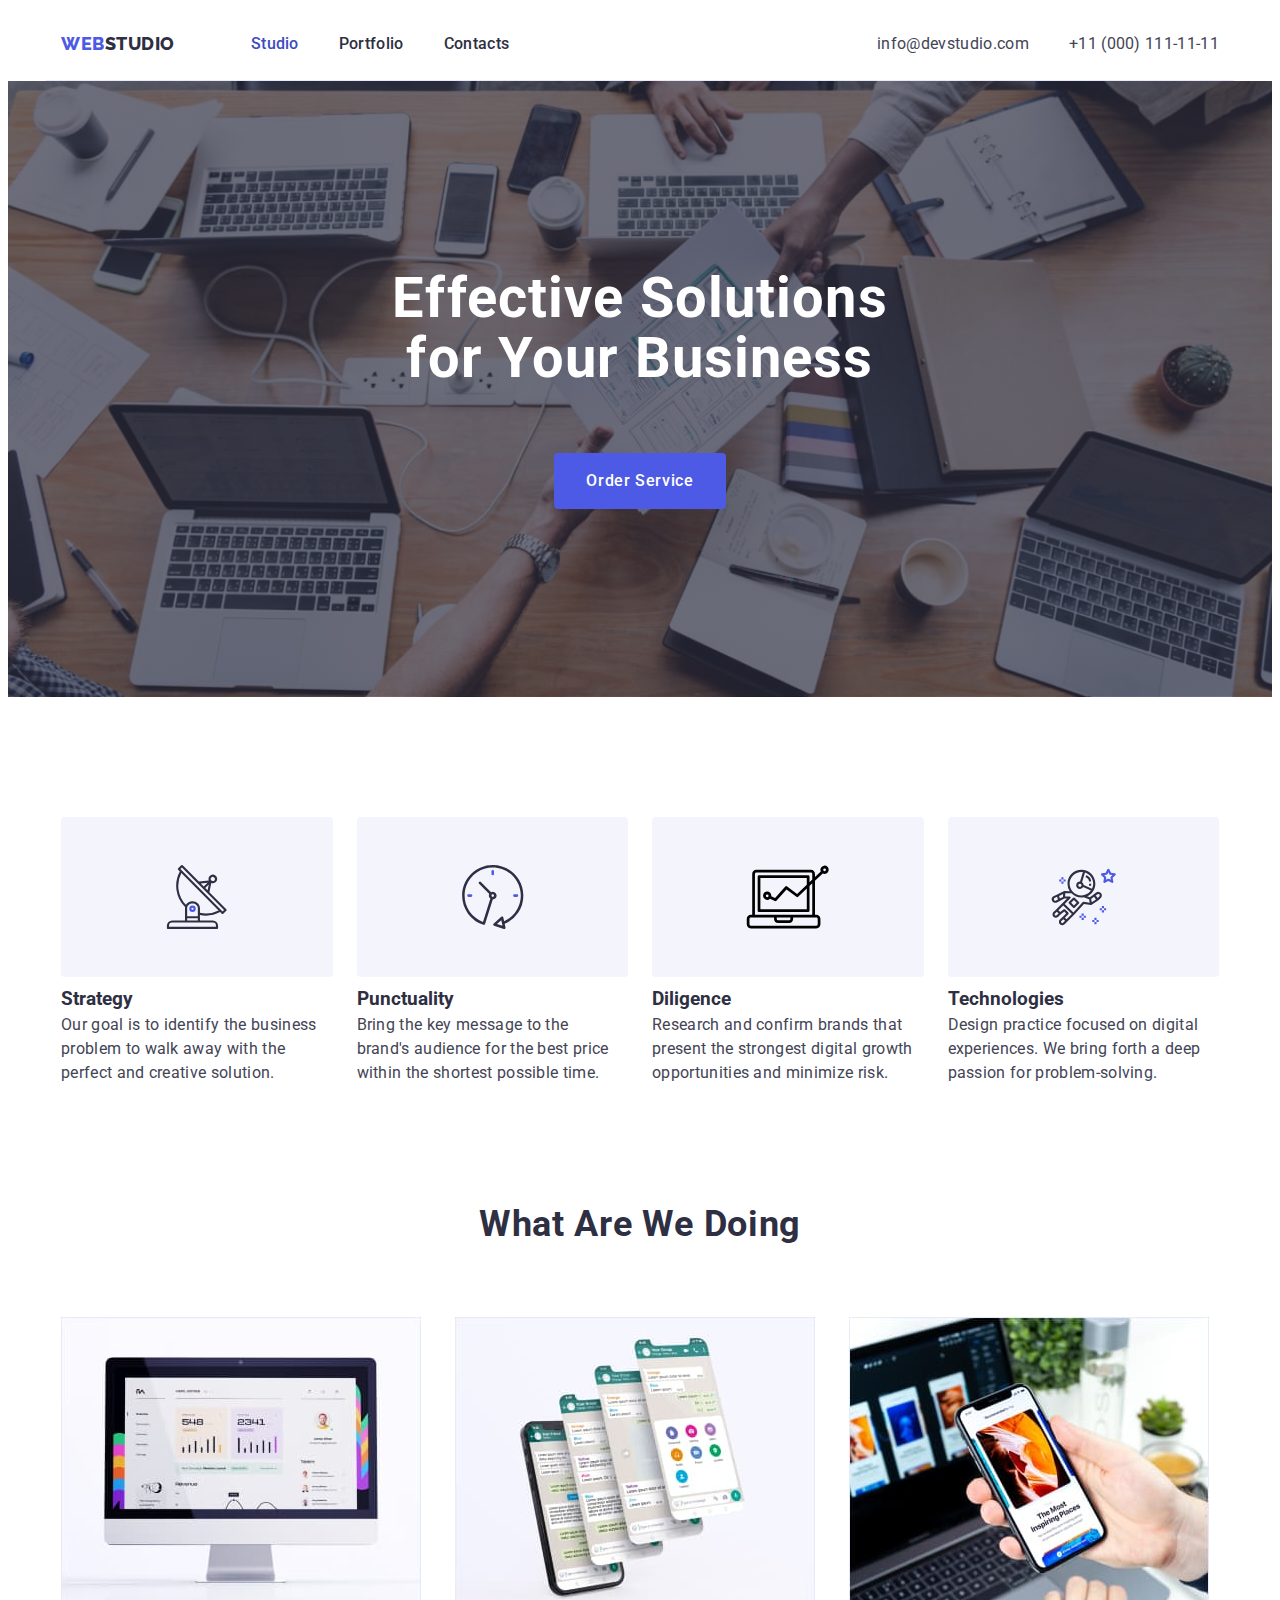
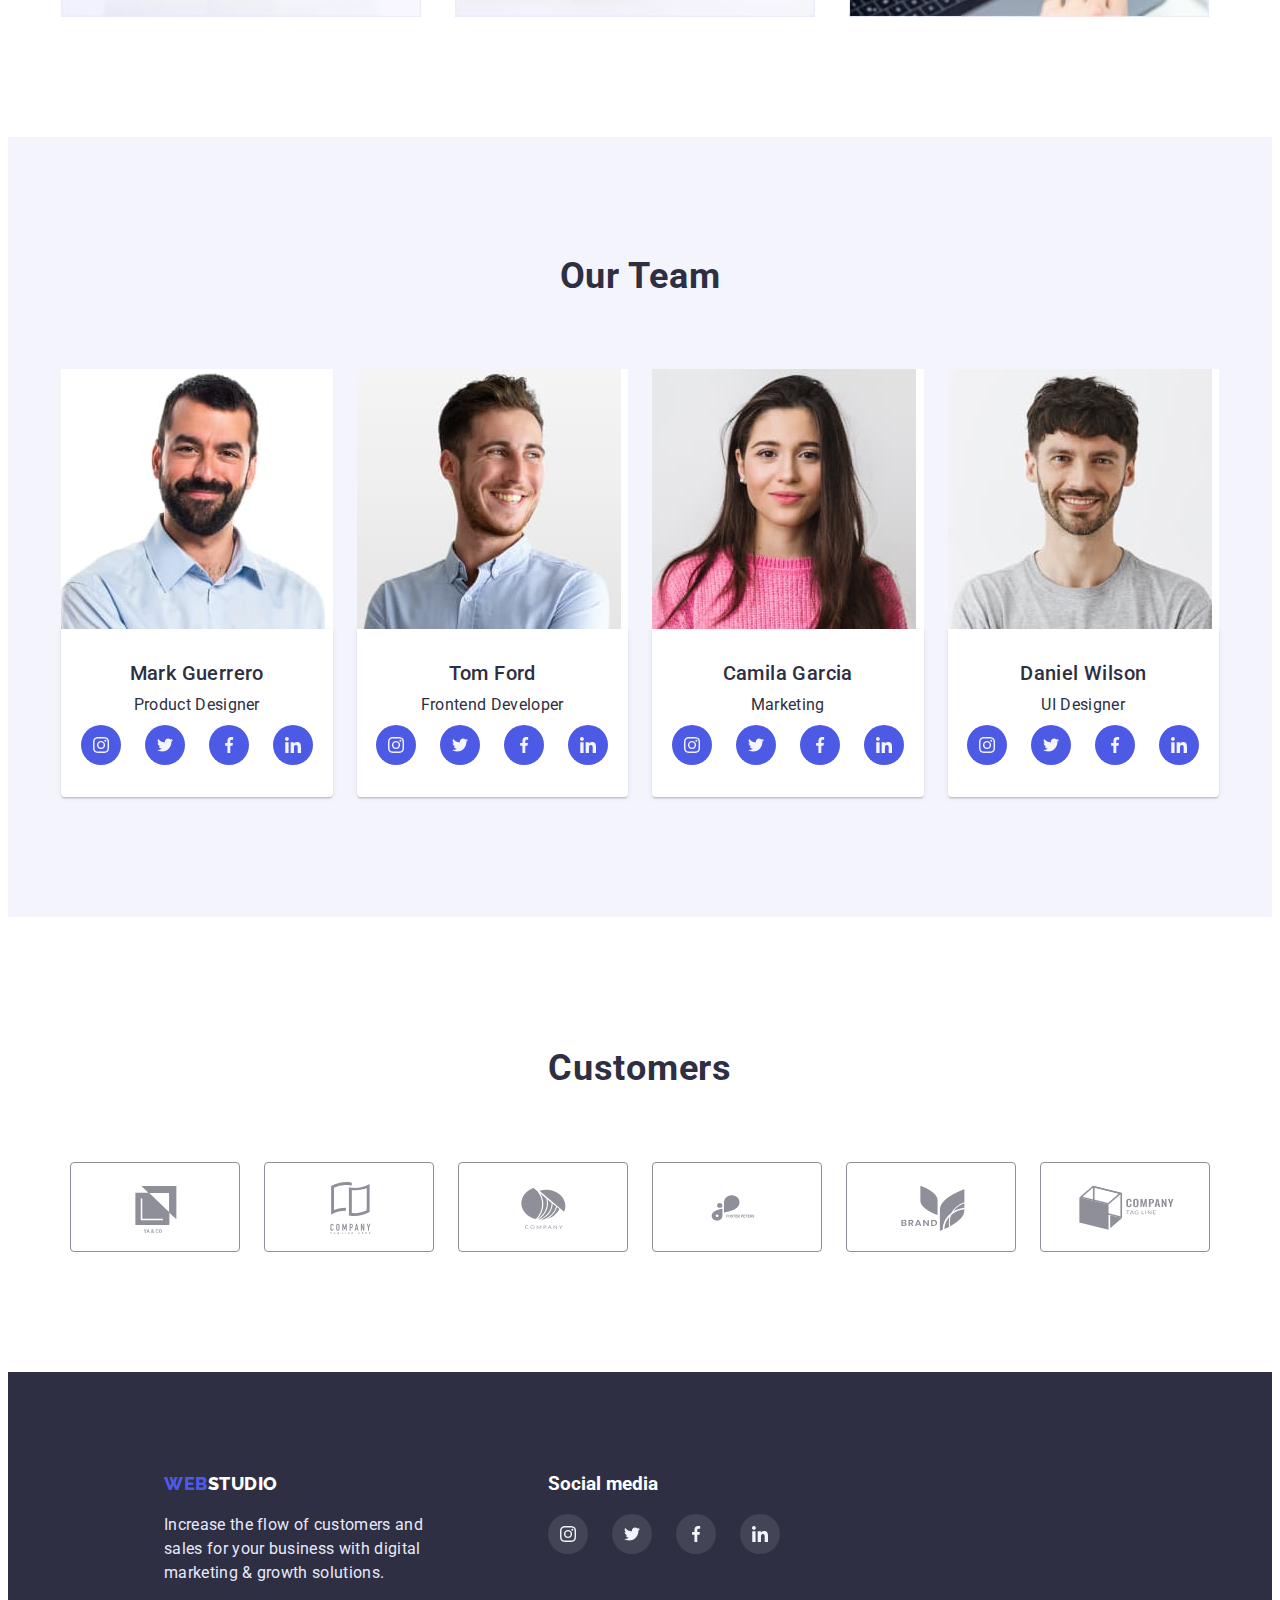
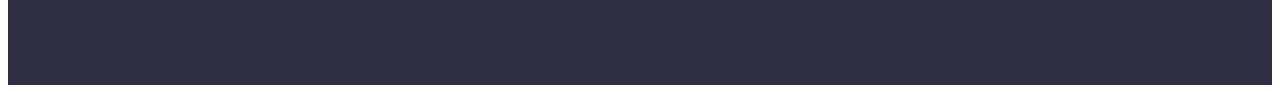
==== index.html @ 43c2c73b "update-projekt" ====
<!DOCTYPE html>
<html lang="en">
  <head>
    <meta charset="UTF-8" />
    <meta http-equiv="X-UA-Compatible" content="IE=edge" />
    <meta name="viewport" content="width=device-width, initial-scale=1.0" />
    <title>Web Studio</title>
    <link rel="stylesheet" href="https://cdnjs.cloudflare.com/ajax/libs/modern-normalize/1.1.0/modern-normalize.min.css" integrity="sha512-wpPYUAdjBVSE4KJnH1VR1HeZfpl1ub8YT/NKx4PuQ5NmX2tKuGu6U/JRp5y+Y8XG2tV+wKQpNHVUX03MfMFn9Q==" crossorigin="anonymous" referrerpolicy="no-referrer" />
    <!--Fonts-->
    <link rel="preconnect" href="https://fonts.googleapis.com" />
    <link rel="preconnect" href="https://fonts.gstatic.com" crossorigin />
    <link
      href="https://fonts.googleapis.com/css2?family=Raleway:wght@800&family=Roboto:wght@400;500;700;900&display=swap"
      rel="stylesheet"
    />
    <!--Styles-->
    <link rel="stylesheet" href="./css/styles.css" />
  </head>

  <body>
    <!--Header-->
    <header class="header">
      <div class="container header-container">
        <nav class="nav">
        <a class="logo" href="./index.html"
          ><span class="logo-web">Web</span>Studio</a
        >
        <ul class="nav-links">
          <li><a class="nav-link current" href="./index.html">Studio</a></li>
          <li><a class="nav-link" href="./portfolio.html">Portfolio</a></li>
          <li><a class="nav-link" href="">Contacts</a></li>
        </ul>
      </nav>
      <address>
        <ul class="adresses">
          <li>
            <a class="address" href="mailto:info@devstudio.com"
              >info@devstudio.com
            </a>
          </li>
          <li>
            <a class="address" href="tel:+110001111111"
              >+11 (000) 111-11-11</a
            >
          </li>
        </ul>
      </address>
    </div>
    </header>
    <main>
      <!--Hero-->
      <section class="hero">
        <div class="container hero-container"> 
          
        <h1 class="hero-title">Effective Solutions for Your Business</h1>
        <button class="hero-button" type="button">Order Service</button>
        
      </div>
      </section>
      <!--About-->
      <section class="about">
        <div class="container about-conteiner"> 
          
           <h2 class="about-title-main" >Strengths</h2>
        <ul class="about-list">
          <li class="about-elements">
            <div class="item">
              <svg class="about-item" width=60px, height="64px">
                <use href="./images/icons.svg#icon-group" ></use>
              </svg>
            </div>
            <h3 class="about-title">Strategy</h3>
            <p class="about-text">
              Our goal is to identify the business problem to walk away with the
              perfect and creative solution.
            </p>
          </li>
          <li class="about-elements ">
            <div class="item">
              <svg class="about-item" width=60px, height="64px">
                <use href="./images/icons.svg#icon-clock" ></use>
              </svg>
            </div>
            <h3 class="about-title">Punctuality</h3>
            <p class="about-text">
              Bring the key message to the brand's audience for the best price
              within the shortest possible time.
            </p>
          </li>
          <li class="about-elements ">
            <div class="item">
              <svg class="about-item" width=60px, height="64px">
                <use href="./images/icons.svg#icon-vector" ></use>
              </svg>
            </div>
            <h3 class="about-title">Diligence</h3>
            <p class="about-text">
              Research and confirm brands that present the strongest digital
              growth opportunities and minimize risk.
            </p>
          </li>
          <li class="about-elements ">
            <div class="item">
              <svg class="about-item" width=60px, height="64px">
                <use href="./images/icons.svg#icon-astronaut" ></use>
              </svg>
            </div>
            <h3 class="about-title">Technologies</h3>
            <p class="about-text">
              Design practice focused on digital experiences. We bring forth a
              deep passion for problem-solving.
            </p>
          </li>
        </ul>
          
        </div>
      </section>
      <!--What are we doing-->
      <section class="we-doing">
        <div class="container we-doing-container"> 
          <h2 class="we-doing-title">What are we doing</h2>
        <ul class="we-doing-list">
          <li class="we-doing-img">
            <img
              src="./images/computer.jpg"
              alt="The webside is open at computer screen "
              width="360"
              height="300"
            />
          </li>
          <li class="we-doing-img">
            <img
              src="./images/application.jpg"
              alt="mobile applicathion"
              width="360"
              height="300"
            />
          </li>
          <li class="we-doing-img">
            <img
              src="./images/mobile.jpg"
              alt="The webside is open at mobile phone"
              width="360"
              height="300"
            />
          </li>
        </ul>

        </div>
      </section>
       
      <!--Team-->

      <section class="team">
      <div class="container teams-container"> 
       
         <h2 class="team-title-main">Our Team</h2>
        <ul class="team-container">
          <li class="team-member">
            <img
              src="./images/guerrero.jpg"
              alt="man"
              width="264"
              height="260"
            />
            <div class="team-info">
            <h3 class="team-title">Mark Guerrero</h3>
            <p class="team-text">Product Designer</p>
            <ul class="social-list">
              
              <li class="sotial-link-li">
              <a class="social-link" href="">
              <svg class="team-item" width="16px" height="16px">
                <use href="/images/icons.svg#icon-instagram"></use>
              </svg>
              </a>
            </li>
              
            <li class="sotial-link-li">
                <a class="social-link" href="">
              <svg class="team-item" width="16px" height="16px">
                <use href="/images/icons.svg#icon-twitter"></use>
              </svg>
              </a>
              </li>
              
              <li class="sotial-link-li">
                <a class="social-link" href="">
              <svg class="team-item" width="16px" height="16px" >
                <use href="/images/icons.svg#icon-facebook"></use>
              </svg>
              </a>
              </li>
              
              <li class="sotial-link-li">
                <a class="social-link" href="">
              <svg class="team-item" width="16px" height="16px">
                <use href="/images/icons.svg#icon-linkedin"></use>
              </svg>
              </a>
              </li>
            </ul>
            </div>
          </li>
          <li class="team-member">
            <img src="./images/ford.jpg" alt="man" width="264" height="260" />
            <div class="team-info">
            <h3 class="team-title">Tom Ford</h3>
            <p class="team-text">Frontend Developer</p>
            <ul class="social-list">
              <li class="sotial-link-li">
              <a class="social-link" href="">
              <svg class="team-item" width="16px" height="16px">
                <use href="/images/icons.svg#icon-instagram"></use>
              </svg>
              </a>
            </li>
              <li class="sotial-link-li">
                <a class="social-link" href="">
              <svg class="team-item" width="16px" height="16px">
                <use href="/images/icons.svg#icon-twitter"></use>
              </svg>
              </a>
              </li>
              <li class="sotial-link-li">
                <a class="social-link" href="">
              <svg class="team-item" width="16px" height="16px">
                <use href="/images/icons.svg#icon-facebook"></use>
              </svg>
              </a>
              </li>
              <li class="sotial-link-li">
                <a class="social-link" href="">
              <svg class="team-item" width="16px" height="16px">
                <use href="/images/icons.svg#icon-linkedin"></use>
              </svg>
              </a>
              </li>
            </ul>
            </div>
          </li>
          <li class="team-member">
            <img
              src="./images/garcia.jpg"
              alt="woman"
              width="264"
              height="260"
            />
            <div class="team-info">
            <h3 class="team-title">Camila Garcia</h3>
            <p class="team-text">Marketing</p>
            <ul class="social-list">
              <li class="sotial-link-li">
              <a class="social-link" href="">
              <svg class="team-item" width="16px" height="16px">
                <use href="/images/icons.svg#icon-instagram"></use>
              </svg>
              </a>
            </li>
              <li class="sotial-link-li">
                <a class="social-link" href="">
              <svg class="team-item" width="16px" height="16px">
                <use href="/images/icons.svg#icon-twitter"></use>
              </svg>
              </a>
              </li>
              <li class="sotial-link-li">
                <a class="social-link" href="">
              <svg class="team-item" width="16px" height="16px">
                <use href="/images/icons.svg#icon-facebook"></use>
              </svg>
              </a>
              </li>
              <li class="sotial-link-li">
                <a class="social-link" href="">
              <svg class="team-item" width="16px" height="16px">
                <use href="/images/icons.svg#icon-linkedin"></use>
              </svg>
              </a>
              </li>
            </ul>
            </div>
          </li>
          <li class="team-member">
            <img src="./images/wilson.jpg" alt="man" width="264" height="260" />
            <div class="team-info">
            <h3 class="team-title">Daniel Wilson</h3>
            <p class="team-text">UI Designer</p>
            <ul class="social-list">
              <li class="sotial-link-li">
              <a class="social-link" href="">
              <svg class="team-item" width="16px" height="16px">
                <use href="/images/icons.svg#icon-instagram"></use>
              </svg>
              </a>
            </li>
              <li class="sotial-link-li">
                <a class="social-link" href="">
              <svg class="team-item" width="16px" height="16px">
                <use href="/images/icons.svg#icon-twitter"></use>
              </svg>
              </a>
              </li>
              <li class="sotial-link-li">
                <a class="social-link" href="">
              <svg class="team-item" width="16px" height="16px">
                <use href="/images/icons.svg#icon-facebook"></use>
              </svg>
              </a>
              </li>
              <li class="sotial-link-li">
                <a class="social-link" href="">
              <svg class="team-item" width="16px" height="16px">
                <use href="/images/icons.svg#icon-linkedin"></use>
              </svg>
              </a>
              </li>
            </ul>
            </div>
          </li>
        </ul>
       
      </div>
      </section>

      <!--Customers-->

      <section class="customers">
        <div class="container-customers">
<h2 class="customer-titel">Customers</h2>
        <ul class="customers-list">
          <li class="customer">
            <a class="customer-link" href="">
              <svg class="customer-icon" width="104px" height="56px">
              <use href="/images/icons.svg#icon-klient-1" ></use>
              </svg>
            </a>
          </li>
          <li class="customer">
            <a class="customer-link" href="">
              <svg class="customer-icon" width="104px" height="56px">
              <use href="/images/icons.svg#icon-klient-2" ></use>
              </svg>
            </a>
          </li>
          <li class="customer">
            <a class="customer-link" href="">
              <svg class="customer-icon" width="104px" height="56px">
              <use href="/images/icons.svg#icon-klient-3" ></use>
              </svg>
            </a>
          </li>
          <li class="customer">
            <a class="customer-link" href="">
              <svg class="customer-icon" width="104px" height="56px">
              <use href="/images/icons.svg#icon-klient-4" ></use>
              </svg>
            </a>
          </li>
          <li class="customer">
            <a class="customer-link" href="">
              <svg class="customer-icon" width="104px" height="56px">
              <use href="/images/icons.svg#icon-klient-5" ></use>
              </svg>
            </a>
          </li>
          <li class="customer">
            <a class="customer-link" href="">
              <svg class="customer-icon" width="104px" height="56px">
              <use href="/images/icons.svg#icon-klient-6" ></use>
              </svg>
            </a>
          </li>
          
        </ul>
        </div>
      </section>
    </main>
    <footer class="footer">
      <div class="container-footer">
        <div > 
      <a class="logo" href=./index.html><span class="logo-web">Web</span><span class="logo-studio">Studio</span></a>
      <p class="footer-text">
        Increase the flow of customers and sales for your business with digital
        marketing & growth solutions.
      </p>
      </div>
      <div class="footer-social">
        <h3 class="footer-social-title">Social media</h3>
        <ul class="social-list">
              <li class="sotial-link-li">
              <a class="social-link footer-link" href="">
              <svg class="team-item" width="16px" height="16px">
                <use href="/images/icons.svg#icon-instagram"></use>
              </svg>
              </a>
            </li>
              <li class="sotial-link-li">
                <a class="social-link footer-link" href="">
              <svg class="team-item" width="16px" height="16px">
                <use href="/images/icons.svg#icon-twitter"></use>
              </svg>
              </a>
              </li>
              <li class="sotial-link-li">
                <a class="social-link footer-link" href="">
              <svg class="team-item" width="16px" height="16px">
                <use href="/images/icons.svg#icon-facebook"></use>
              </svg>
              </a>
              </li>
              <li class="sotial-link-li">
                <a class="social-link footer-link" href="">
              <svg class="team-item" width="16px" height="16px">
                <use href="/images/icons.svg#icon-linkedin"></use>
              </svg>
              </a>
              </li>
            </ul>
      </div>
      </div>
      
    </footer>
  </body>
</html>
---- css/styles.css ----
:root{
    --color-brand:#4D5AE5;
    --color-pressed-state: #404BBF;
    --color-primary:#2E2F42;
    --color-primari-light: #FFFFFF;
    --color-secondary: #434455;
    --color-secondary-light: #E7E9FC;
    --color-border:  #8E8F99;
        

    --background-color-dark: #2E2F42;
    --background-color-gray: #F4F4FD;
    --background-color-light: #E5E5E5;
    --background-color-white: #FFFFFF;
    --background-color-hero: #2E2F42 ;
    }

/*Body*/

body{
    color: var(--color-primary);
    font-family: Roboto, sans-serif;
    font-size: 16px;
    line-height: 1.5;
    }
ul{
    list-style-type: none;
    padding: 0;
    margin-top: 0;
    margin-bottom: 0;
}
a{
    text-decoration: none;
}
p, h1, h2, h3, h4, h5, h6{
    margin: 0;
}
img{
    display: block;
}
.container {
    width: 100%;
    max-width: 1158px;
    margin: 0 auto;
    padding: 0 15px;
}

/*Header*/

.header-container{
display: flex;
align-items: center;
border-bottom: 1px solid var(--color-secondary-light);

}
.nav{
    display: flex;
    align-items: center;
    flex-grow: 1;
}
.header{
    background-color: var(--background-color-white);
}
.logo{
    font-family: Raleway, sans-serif;
    font-weight: 800;
    font-size: 18px;
    line-height: 1.34;
    text-transform: uppercase;
    color: var(--color-primary);
    letter-spacing: 0.03em;
    margin-right: 76px;
}
.logo-web{
    color: var(--color-brand);
    max-width: 44px;
}
.nav-links{
display: flex;
gap: 40px;
padding: 24px 0;
}
.adresses{
    display: flex;
    gap: 40px;
}
.nav-links .nav-link.current{
    color: var(--color-pressed-state);
}
.nav-link{
    color: var(--color-primary);
    letter-spacing: 0.02em;
    font-weight: 500;
    accent-color: var(--color-pressed-state);
    max-width: 66px;
    
}
.nav-link:hover,
.nav-link:focus {
    color: var(--color-pressed-state);
    
}
.nav-links:hover::after{
    text-decoration: underline var(--color-pressed-state);
}
.address{
    color: var(--color-secondary);
    font-weight: 400;
    letter-spacing: 0.02em;
    font-style: normal;
    max-width: 152px;
}
.address:hover,
.address:focus{
    color: var(--color-pressed-state)
}

/*Hero*/
.hero-container{
    padding: 188px 0 ;

 }
.hero{
    background-repeat: no-repeat;
    background-position: center;
    background-size: cover;
    background-image: linear-gradient(
        rgba(46, 47, 66, 0.7),
        rgba(46, 47, 66, 0.7)
        ),url('../images/people-office-hero.jpg')
    ;
    background-color: var(--background-color-hero) ;
    
    
    }
.hero-title{
    color: var(--color-primari-light);
    font-size: 56px;
    line-height: 1.07;
    letter-spacing: 0.02em;
    margin: 0 auto;
    max-width: 496px;
    text-align: center;
    margin-bottom: 64px;
}

.hero-button{
    font-family: Roboto, sans-serif;
    font-weight: 500;
    font-size: 16px;
    line-height: 1.5;
    color: var(--color-primari-light);
    background-color: var(--color-brand);
    cursor: pointer;
    letter-spacing: 0.04em;
    padding:  16px 32px;
    max-width: 196px;
    border: none;
    border-radius: 4px;
    margin: 0 auto;
    display: block;
}
.hero-button:hover,
.hero-button:focus {
    background-color: var(--color-pressed-state);
}

/*About*/
.about-conteiner{
    padding-top: 120px;
    padding-bottom: 120px;
}
.about-list{
    display: flex;
    gap: 24px;
    flex-wrap: wrap;
}
.about-title-main{
    display: none;
}
.about-elements{
    flex-basis: calc((100% - 72px) / 4);
}
.about-titel{ 
    
    font-size: 20px;
    line-height: 1.2;
    font-weight: 500;
    letter-spacing: 0.02em;
    margin-bottom: 8px;    
}
.about-text{
    color: var(--color-secondary);
    letter-spacing: 0.02em;
    max-width: 264px;
}

.item{
    height: 112px;
    background-color: var(--background-color-gray);
    align-items: center;
    display: flex;
    justify-content: center;
    padding-top: 24px;
    padding-bottom: 24px;
    margin-bottom: 8px;
    border-radius: 4px;
}

/*What are we doing*/

.we-doing-title{
    font-size: 36px;
    line-height: 1.11;
    letter-spacing: 0.02em;
    text-transform: capitalize;
    text-align: center;
    margin-bottom: 72px;
}
.we-doing-list{
    display: flex;
    gap: 24px;
    flex-wrap: wrap;
}
.we-doing-img{
    flex-basis: calc((100% - 48px) / 3);
}
.we-doing-container{
    padding-bottom: 120px;
}
/*Team*/
.team-container{
    justify-content: center;
}
.team{
    background-color: var(--background-color-gray);
}
.team-member{
    background-color: var(--background-color-white);
    flex-basis: calc((100% - 72px) / 4);
}
.team-title-main{
    font-size: 36px;
    line-height: 1.11;
    letter-spacing: 0.02em;
    text-transform: capitalize;
    text-align: center;
    margin-bottom: 72px;
}
.team-title{
    font-size: 20px;
    line-height: 1.2;
    letter-spacing: 0.02em;
    text-transform: capitalize;
    font-weight: 500;
    text-align: center;
    margin-bottom: 8px;
}
.team-text{
    letter-spacing: 0.02em; 
    text-align: center;
    margin-bottom: 8px;
    
    }
.team-container{
    display: flex;
    gap: 24px;
    flex-wrap: wrap;
}
.teams-container{
    padding-bottom: 120px;
    padding-top: 120px;
}
.team-info{
   padding-top: 32px;
   padding-bottom: 32px;
   box-shadow: 0px 1px 6px rgb(46 47 66 / 8%), 0px 1px 1px rgb(46 47 66 / 16%), 0px 2px 1px rgb(46 47 66 / 8%);
   border-radius: 0px 0px 4px 4px;
}



 .social-list{
    display: flex;
    gap: 24px;
    justify-content: center;
  }
.sotial-link-li{
    width: 40px;
    height: 40px;
}

.social-link{
    display: flex;
    align-items: center;
    justify-content: center;
    background-color: var(--color-brand);
    border-radius: 50%;
    width: 100%;
    height: 100%;
    }
.social-link:hover{
    background-color: var(--color-pressed-state);
}    


/*Customers*/

.container-customers{
    padding-top: 130px;
    padding-bottom: 120px;
}
.customer-titel{
    font-size: 36px;
    line-height: 1.2;
    letter-spacing: 0.02em;
    text-transform: capitalize;
    text-align: center;
    margin-bottom: 72px;
}

.customers-list{
    display: flex;
    justify-content: center;
    gap: 24px;
}
.customer{
    border: 1px solid var(--color-border);
    border-radius: 4px;

}
.customer:hover{
    border: 1px solid var(--color-pressed-state);
    
}
.customer-link{
    display: flex;
    align-items: center;
    justify-content: center;
    width: 168px;
    height: 88px;  
    
}
.customer-icon{
    fill: #8E8F99;
}
.customer-link:hover{
    color: #404BBF;
}
.customer-icon:hover{
    fill: currentColor;
}

/*Footer*/

.container-footer{
    display: flex;
    gap: 120px;
}
.footer{
    padding-top: 100px;
    padding-bottom: 100px;
    padding-left: 156px;
    background-color: var(--background-color-hero);
    }
.logo-studio{
    color: var(--color-primari-light);
}
.footer-text{
    color: var(--color-secondary-light);
    letter-spacing: 0.02em;
    max-width: 264px;
    margin-top: 16px;
}
.footer-social-title{
    color: var(--color-primari-light);
    margin-bottom: 16px;

}
.footer-social{
    display: flex;
    flex-direction: column;
    justify-content: center;
    height: 80px;
    
}
.footer-link{
    background-color: rgba(255, 255, 255, 0.1);;
}
.footer-link:hover{
    background-color:  #31D0AA;;
}
/*Filter*/
.portfolio-container{
    padding-top: 96px;
    padding-bottom: 120px;
}

.portfolio-title-main{
    display: none;
}
.filter-button-list{
    display: flex;
    gap: 24px;
    margin-bottom: 84px;
    justify-content: center;
}
.filter-button{
    color: var(--color-brand);
    background-color: var(--background-color-gray);
    border: 1px;
    border-radius: 4px;
    cursor: pointer;
    letter-spacing: 0.04em;
    font-family: Roboto, sans-serif;
    font-weight: 500;
    font-size: 16px;
    line-height: 1.5;
    border: 1px solid var(--color-secondary-light);
    padding: 12px 24px;
 }
        
.filter-button:hover,
.filter-button:focus{
    color: var(--color-primari-light);
    background-color: var(--color-pressed-state);
    box-shadow: 0px 3px 1px rgba(0, 0, 0, 0.1), 
    0px 2px 1px rgba(0, 0, 0, 0.08),
     0px 2px 2px rgba(0, 0, 0, 0.12);
}

/*Portfolio*/

.portfolio-card{
    border-right: 1px solid var(--color-secondary-light);
    border-left: 1px solid var(--color-secondary-light);
    border-bottom: 1px solid var(--color-secondary-light);
    padding-top: 32px;
    padding-bottom: 32px;
    padding-left: 16px;
}
.portfolio-title{
    font-size: 20px;
    line-height: 1.2;
    letter-spacing: 0.02em;
    font-weight: 500;
    text-transform: capitalize;
    margin-bottom: 8px;
}
.portfolio-text{
    letter-spacing: 0.02em;
}
.portfolio{
    display: flex;
    flex-wrap: wrap;
    row-gap: 48px;
    column-gap: 24px;
}
.portfolio-list{
    flex-basis: calc((100% - 48px) / 3);
}

.portfolio-link:hover {
    border: 1px solid var(--background-color-gray);
    box-shadow: 0px 1px 6px rgba(46, 47, 66, 0.08),
                0px 1px 1px rgba(46, 47, 66, 0.16), 
                0px 2px 1px rgba(46, 47, 66, 0.08);
}
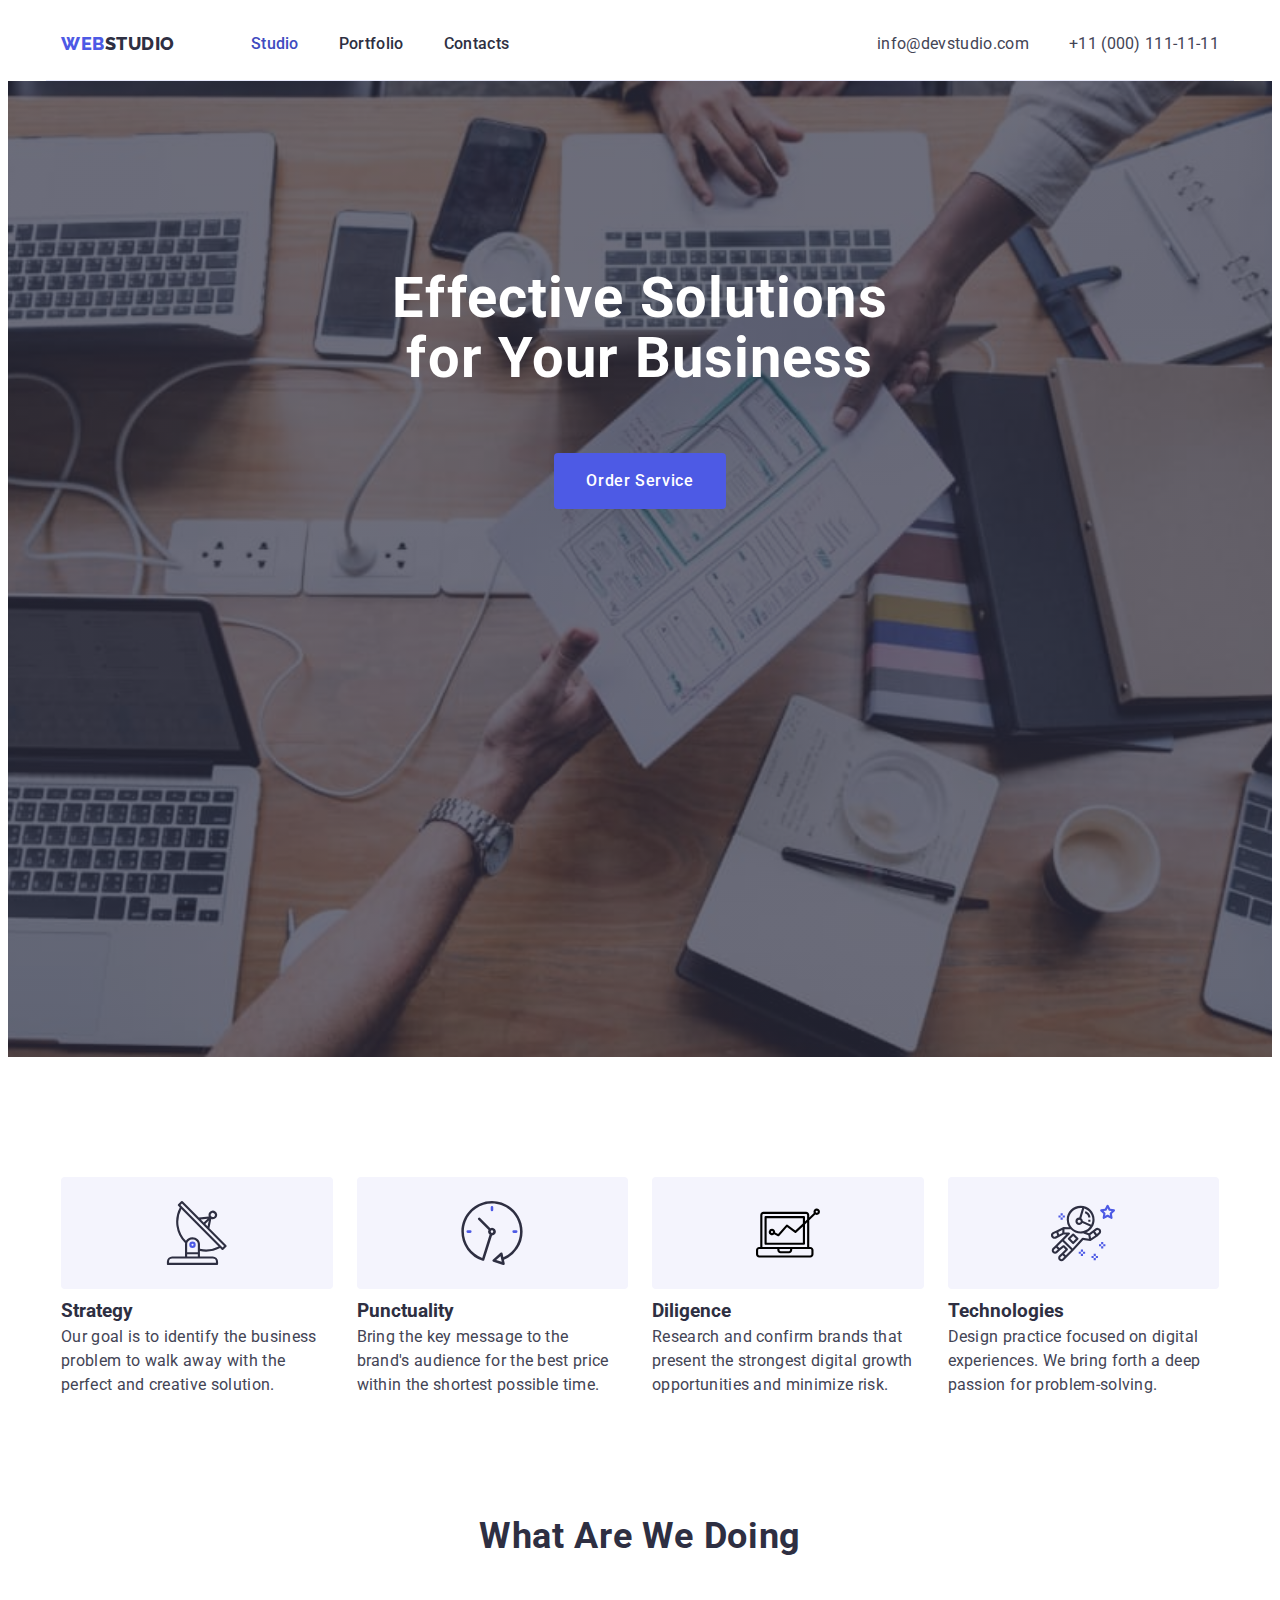
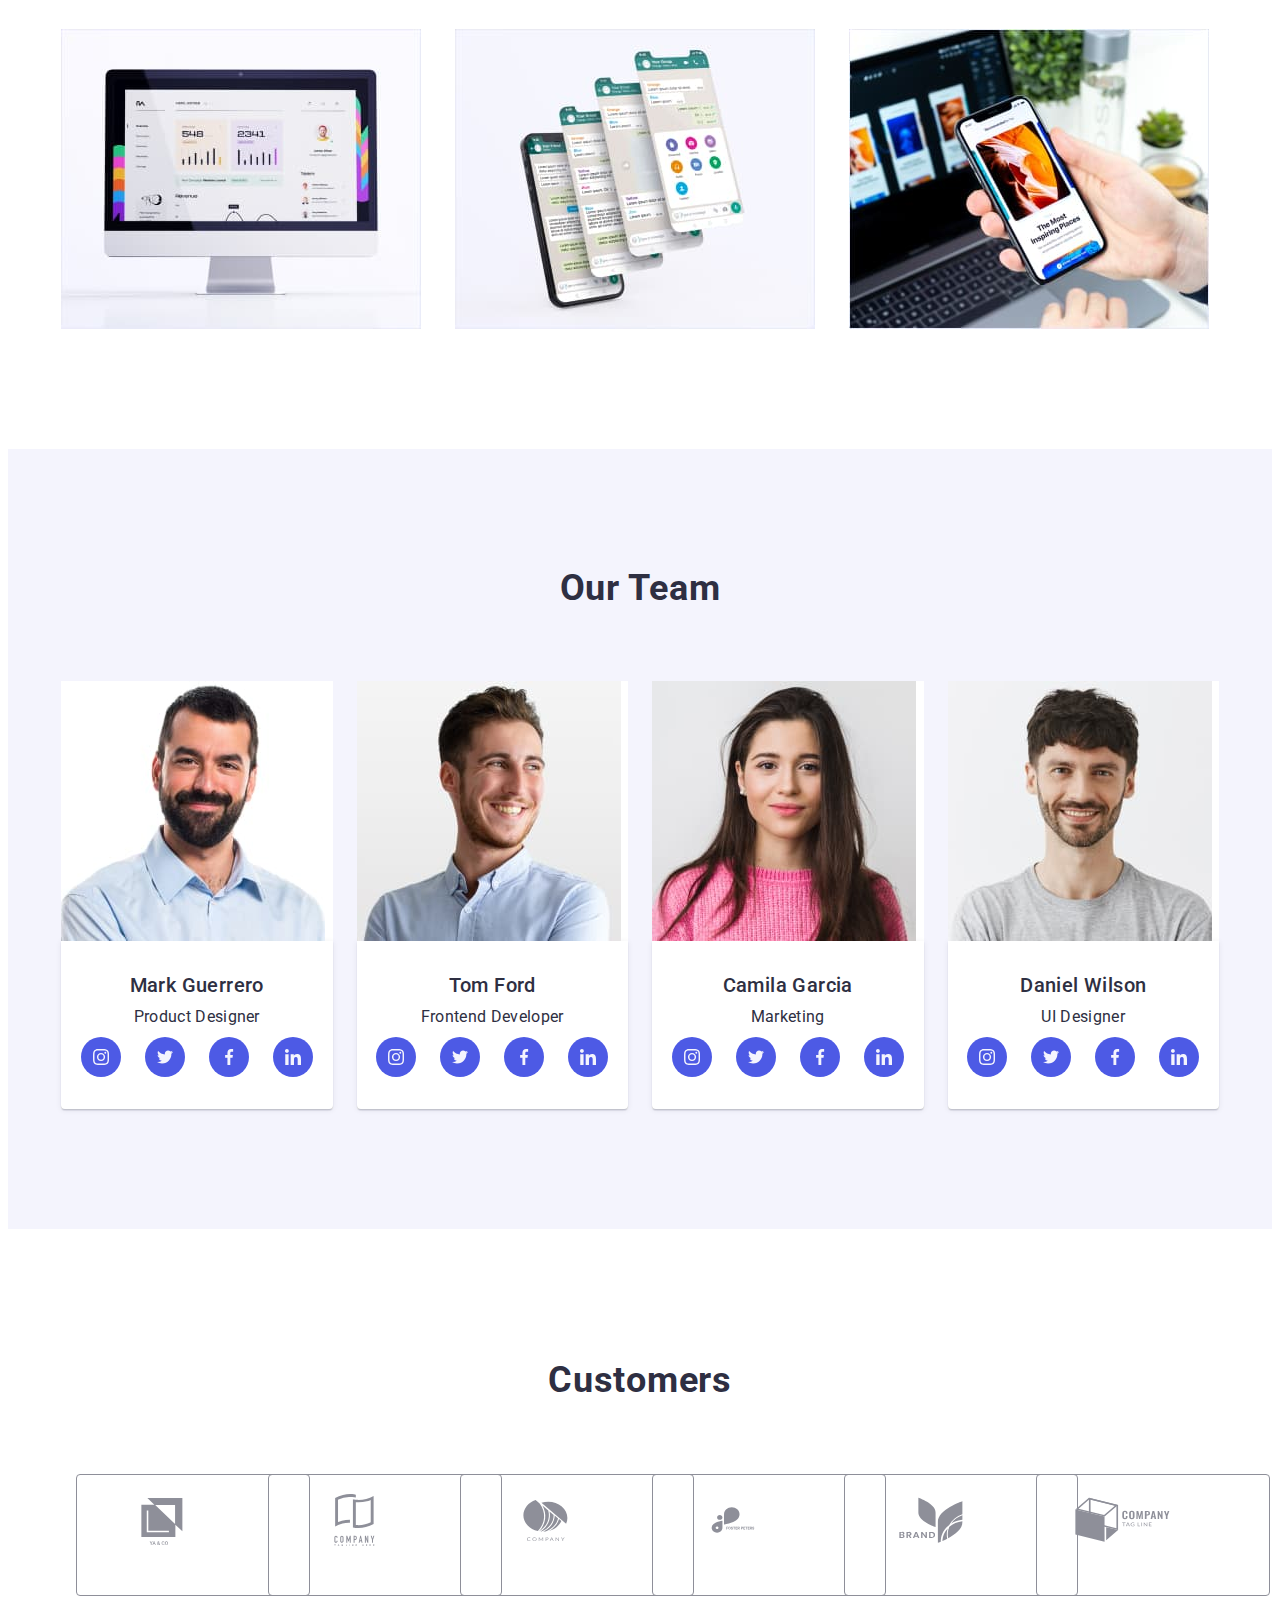
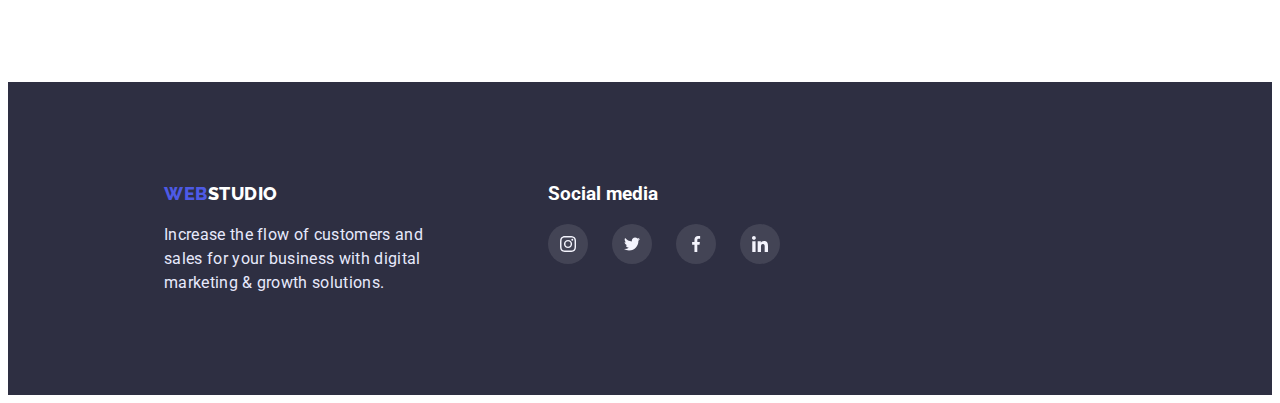
==== commit bed370e3: "update" ====
--- a/index.html
+++ b/index.html
@@ -65,7 +65,7 @@
         <ul class="about-list">
           <li class="about-elements">
             <div class="item">
-              <svg class="about-item" width=60px, height="64px">
+              <svg class="about-item" width=width="64" height="64px">
                 <use href="./images/icons.svg#icon-group" ></use>
               </svg>
             </div>
@@ -77,7 +77,7 @@
           </li>
           <li class="about-elements ">
             <div class="item">
-              <svg class="about-item" width=60px, height="64px">
+              <svg class="about-item" width="64" height="64px">
                 <use href="./images/icons.svg#icon-clock" ></use>
               </svg>
             </div>
@@ -89,7 +89,7 @@
           </li>
           <li class="about-elements ">
             <div class="item">
-              <svg class="about-item" width=60px, height="64px">
+              <svg class="about-item" width="64" height="64px">
                 <use href="./images/icons.svg#icon-vector" ></use>
               </svg>
             </div>
@@ -101,7 +101,7 @@
           </li>
           <li class="about-elements ">
             <div class="item">
-              <svg class="about-item" width=60px, height="64px">
+              <svg class="about-item" width="64" height="64">
                 <use href="./images/icons.svg#icon-astronaut" ></use>
               </svg>
             </div>
@@ -170,32 +170,32 @@
               
               <li class="sotial-link-li">
               <a class="social-link" href="">
-              <svg class="team-item" width="16px" height="16px">
-                <use href="/images/icons.svg#icon-instagram"></use>
+              <svg class="team-item" width="16" height="16">
+                <use href="./images/icons.svg#icon-instagram"></use>
               </svg>
               </a>
             </li>
               
             <li class="sotial-link-li">
                 <a class="social-link" href="">
-              <svg class="team-item" width="16px" height="16px">
-                <use href="/images/icons.svg#icon-twitter"></use>
+              <svg class="team-item" width="16" height="16">
+                <use href="./images/icons.svg#icon-twitter"></use>
               </svg>
               </a>
               </li>
               
               <li class="sotial-link-li">
                 <a class="social-link" href="">
-              <svg class="team-item" width="16px" height="16px" >
-                <use href="/images/icons.svg#icon-facebook"></use>
+              <svg class="team-item" width="16" height="16" >
+                <use href="./images/icons.svg#icon-facebook"></use>
               </svg>
               </a>
               </li>
               
               <li class="sotial-link-li">
                 <a class="social-link" href="">
-              <svg class="team-item" width="16px" height="16px">
-                <use href="/images/icons.svg#icon-linkedin"></use>
+              <svg class="team-item" width="16" height="16">
+                <use href="./images/icons.svg#icon-linkedin"></use>
               </svg>
               </a>
               </li>
@@ -210,29 +210,29 @@
             <ul class="social-list">
               <li class="sotial-link-li">
               <a class="social-link" href="">
-              <svg class="team-item" width="16px" height="16px">
-                <use href="/images/icons.svg#icon-instagram"></use>
+              <svg class="team-item" width="16" height="16">
+                <use href="./images/icons.svg#icon-instagram"></use>
               </svg>
               </a>
             </li>
               <li class="sotial-link-li">
                 <a class="social-link" href="">
-              <svg class="team-item" width="16px" height="16px">
-                <use href="/images/icons.svg#icon-twitter"></use>
-              </svg>
-              </a>
-              </li>
-              <li class="sotial-link-li">
-                <a class="social-link" href="">
-              <svg class="team-item" width="16px" height="16px">
-                <use href="/images/icons.svg#icon-facebook"></use>
-              </svg>
-              </a>
-              </li>
-              <li class="sotial-link-li">
-                <a class="social-link" href="">
-              <svg class="team-item" width="16px" height="16px">
-                <use href="/images/icons.svg#icon-linkedin"></use>
+              <svg class="team-item" width="16" height="16">
+                <use href="./images/icons.svg#icon-twitter"></use>
+              </svg>
+              </a>
+              </li>
+              <li class="sotial-link-li">
+                <a class="social-link" href="">
+              <svg class="team-item" width="16" height="16">
+                <use href="./images/icons.svg#icon-facebook"></use>
+              </svg>
+              </a>
+              </li>
+              <li class="sotial-link-li">
+                <a class="social-link" href="">
+              <svg class="team-item" width="16" height="16">
+                <use href="./images/icons.svg#icon-linkedin"></use>
               </svg>
               </a>
               </li>
@@ -252,29 +252,29 @@
             <ul class="social-list">
               <li class="sotial-link-li">
               <a class="social-link" href="">
-              <svg class="team-item" width="16px" height="16px">
-                <use href="/images/icons.svg#icon-instagram"></use>
+              <svg class="team-item" width="16" height="16">
+                <use href="./images/icons.svg#icon-instagram"></use>
               </svg>
               </a>
             </li>
               <li class="sotial-link-li">
                 <a class="social-link" href="">
-              <svg class="team-item" width="16px" height="16px">
-                <use href="/images/icons.svg#icon-twitter"></use>
-              </svg>
-              </a>
-              </li>
-              <li class="sotial-link-li">
-                <a class="social-link" href="">
-              <svg class="team-item" width="16px" height="16px">
-                <use href="/images/icons.svg#icon-facebook"></use>
-              </svg>
-              </a>
-              </li>
-              <li class="sotial-link-li">
-                <a class="social-link" href="">
-              <svg class="team-item" width="16px" height="16px">
-                <use href="/images/icons.svg#icon-linkedin"></use>
+              <svg class="team-item" width="16" height="16">
+                <use href="./images/icons.svg#icon-twitter"></use>
+              </svg>
+              </a>
+              </li>
+              <li class="sotial-link-li">
+                <a class="social-link" href="">
+              <svg class="team-item" width="16" height="16">
+                <use href="./images/icons.svg#icon-facebook"></use>
+              </svg>
+              </a>
+              </li>
+              <li class="sotial-link-li">
+                <a class="social-link" href="">
+              <svg class="team-item" width="16" height="16">
+                <use href="./images/icons.svg#icon-linkedin"></use>
               </svg>
               </a>
               </li>
@@ -289,29 +289,29 @@
             <ul class="social-list">
               <li class="sotial-link-li">
               <a class="social-link" href="">
-              <svg class="team-item" width="16px" height="16px">
-                <use href="/images/icons.svg#icon-instagram"></use>
+              <svg class="team-item" width="16" height="16">
+                <use href="./images/icons.svg#icon-instagram"></use>
               </svg>
               </a>
             </li>
               <li class="sotial-link-li">
                 <a class="social-link" href="">
-              <svg class="team-item" width="16px" height="16px">
-                <use href="/images/icons.svg#icon-twitter"></use>
-              </svg>
-              </a>
-              </li>
-              <li class="sotial-link-li">
-                <a class="social-link" href="">
-              <svg class="team-item" width="16px" height="16px">
-                <use href="/images/icons.svg#icon-facebook"></use>
-              </svg>
-              </a>
-              </li>
-              <li class="sotial-link-li">
-                <a class="social-link" href="">
-              <svg class="team-item" width="16px" height="16px">
-                <use href="/images/icons.svg#icon-linkedin"></use>
+              <svg class="team-item" width="16" height="16">
+                <use href="./images/icons.svg#icon-twitter"></use>
+              </svg>
+              </a>
+              </li>
+              <li class="sotial-link-li">
+                <a class="social-link" href="">
+              <svg class="team-item" width="16" height="16">
+                <use href="./images/icons.svg#icon-facebook"></use>
+              </svg>
+              </a>
+              </li>
+              <li class="sotial-link-li">
+                <a class="social-link" href="">
+              <svg class="team-item" width="16" height="16">
+                <use href="./images/icons.svg#icon-linkedin"></use>
               </svg>
               </a>
               </li>
@@ -331,43 +331,43 @@
         <ul class="customers-list">
           <li class="customer">
             <a class="customer-link" href="">
-              <svg class="customer-icon" width="104px" height="56px">
-              <use href="/images/icons.svg#icon-klient-1" ></use>
-              </svg>
-            </a>
-          </li>
-          <li class="customer">
-            <a class="customer-link" href="">
-              <svg class="customer-icon" width="104px" height="56px">
-              <use href="/images/icons.svg#icon-klient-2" ></use>
-              </svg>
-            </a>
-          </li>
-          <li class="customer">
-            <a class="customer-link" href="">
-              <svg class="customer-icon" width="104px" height="56px">
-              <use href="/images/icons.svg#icon-klient-3" ></use>
-              </svg>
-            </a>
-          </li>
-          <li class="customer">
-            <a class="customer-link" href="">
-              <svg class="customer-icon" width="104px" height="56px">
-              <use href="/images/icons.svg#icon-klient-4" ></use>
-              </svg>
-            </a>
-          </li>
-          <li class="customer">
-            <a class="customer-link" href="">
-              <svg class="customer-icon" width="104px" height="56px">
-              <use href="/images/icons.svg#icon-klient-5" ></use>
-              </svg>
-            </a>
-          </li>
-          <li class="customer">
-            <a class="customer-link" href="">
-              <svg class="customer-icon" width="104px" height="56px">
-              <use href="/images/icons.svg#icon-klient-6" ></use>
+              <svg class="customer-icon" width="104" height="56">
+              <use href="./images/icons.svg#icon-klient-1" ></use>
+              </svg>
+            </a>
+          </li>
+          <li class="customer">
+            <a class="customer-link" href="">
+              <svg class="customer-icon" width="104" height="56">
+              <use href="./images/icons.svg#icon-klient-2" ></use>
+              </svg>
+            </a>
+          </li>
+          <li class="customer">
+            <a class="customer-link" href="">
+              <svg class="customer-icon" width="104" height="56">
+              <use href="./images/icons.svg#icon-klient-3" ></use>
+              </svg>
+            </a>
+          </li>
+          <li class="customer">
+            <a class="customer-link" href="">
+              <svg class="customer-icon" width="104" height="56">
+              <use href="./images/icons.svg#icon-klient-4" ></use>
+              </svg>
+            </a>
+          </li>
+          <li class="customer">
+            <a class="customer-link" href="">
+              <svg class="customer-icon" width="104" height="56">
+              <use href="./images/icons.svg#icon-klient-5" ></use>
+              </svg>
+            </a>
+          </li>
+          <li class="customer">
+            <a class="customer-link" href="">
+              <svg class="customer-icon" width="104" height="56">
+              <use href="./images/icons.svg#icon-klient-6" ></use>
               </svg>
             </a>
           </li>
@@ -390,29 +390,29 @@
         <ul class="social-list">
               <li class="sotial-link-li">
               <a class="social-link footer-link" href="">
-              <svg class="team-item" width="16px" height="16px">
-                <use href="/images/icons.svg#icon-instagram"></use>
+              <svg class="team-item" width="16" height="16">
+                <use href="./images/icons.svg#icon-instagram"></use>
               </svg>
               </a>
             </li>
               <li class="sotial-link-li">
                 <a class="social-link footer-link" href="">
-              <svg class="team-item" width="16px" height="16px">
-                <use href="/images/icons.svg#icon-twitter"></use>
+              <svg class="team-item" width="16" height="16">
+                <use href="./images/icons.svg#icon-twitter"></use>
               </svg>
               </a>
               </li>
               <li class="sotial-link-li">
                 <a class="social-link footer-link" href="">
-              <svg class="team-item" width="16px" height="16px">
-                <use href="/images/icons.svg#icon-facebook"></use>
+              <svg class="team-item" width="16" height="16">
+                <use href="./images/icons.svg#icon-facebook"></use>
               </svg>
               </a>
               </li>
               <li class="sotial-link-li">
                 <a class="social-link footer-link" href="">
-              <svg class="team-item" width="16px" height="16px">
-                <use href="/images/icons.svg#icon-linkedin"></use>
+              <svg class="team-item" width="16" height="16">
+                <use href="./images/icons.svg#icon-linkedin"></use>
               </svg>
               </a>
               </li>
--- a/css/styles.css
+++ b/css/styles.css
@@ -118,21 +118,19 @@
 /*Hero*/
 .hero-container{
     padding: 188px 0 ;
-
- }
-.hero{
     background-repeat: no-repeat;
     background-position: center;
     background-size: cover;
-    background-image: linear-gradient(
-        rgba(46, 47, 66, 0.7),
-        rgba(46, 47, 66, 0.7)
-        ),url('../images/people-office-hero.jpg')
-    ;
-    background-color: var(--background-color-hero) ;
-    
-    
-    }
+    background-image: linear-gradient(rgba(46, 47, 66, 0.7),
+            rgba(46, 47, 66, 0.7)), url('../images/people-office-hero.jpg');
+    background-color: var(--background-color-hero); 
+    max-width: 1440px;
+    height: 600px;
+    margin-left: auto;
+    margin-right: auto;
+ }
+    
+    
 .hero-title{
     color: var(--color-primari-light);
     font-size: 56px;
@@ -201,8 +199,7 @@
     align-items: center;
     display: flex;
     justify-content: center;
-    padding-top: 24px;
-    padding-bottom: 24px;
+    
     margin-bottom: 8px;
     border-radius: 4px;
 }
@@ -299,7 +296,8 @@
     width: 100%;
     height: 100%;
     }
-.social-link:hover{
+.social-link:hover
+.social-link:focus{
     background-color: var(--color-pressed-state);
 }    
 
@@ -325,31 +323,41 @@
     gap: 24px;
 }
 .customer{
+    width: 168px;
+    height: 88px;
+
+}
+
+.customer-link{
+    display: block;
+    width: 100%;
+    height: 100%;
     border: 1px solid var(--color-border);
     border-radius: 4px;
-
-}
-.customer:hover{
+    color: #8E8F99;
+    padding: 16px 32px;
+    
+}
+.customer-icon{
+    fill: currentColor
+}
+.customer-link:hover
+{
+    border-radius: 4px;
+    color: var(--color-pressed-state);
     border: 1px solid var(--color-pressed-state);
     
 }
-.customer-link{
-    display: flex;
-    align-items: center;
-    justify-content: center;
-    width: 168px;
-    height: 88px;  
-    
-}
-.customer-icon{
-    fill: #8E8F99;
-}
-.customer-link:hover{
-    color: #404BBF;
-}
-.customer-icon:hover{
-    fill: currentColor;
-}
+.customer-link:focus {
+    border-radius: 4px;
+    color: var(--color-pressed-state);
+    border: 1px solid var(--color-pressed-state);
+
+}
+
+
+    
+
 
 /*Footer*/
 
@@ -402,7 +410,7 @@
 .filter-button-list{
     display: flex;
     gap: 24px;
-    margin-bottom: 84px;
+    margin-bottom: 72px;
     justify-content: center;
 }
 .filter-button{
@@ -460,10 +468,12 @@
     flex-basis: calc((100% - 48px) / 3);
 }
 
-.portfolio-link:hover {
-    border: 1px solid var(--background-color-gray);
+.card:hover {
     box-shadow: 0px 1px 6px rgba(46, 47, 66, 0.08),
                 0px 1px 1px rgba(46, 47, 66, 0.16), 
                 0px 2px 1px rgba(46, 47, 66, 0.08);
 }
-    + .portfolio-link{
+    color: inherit;
+    }
+   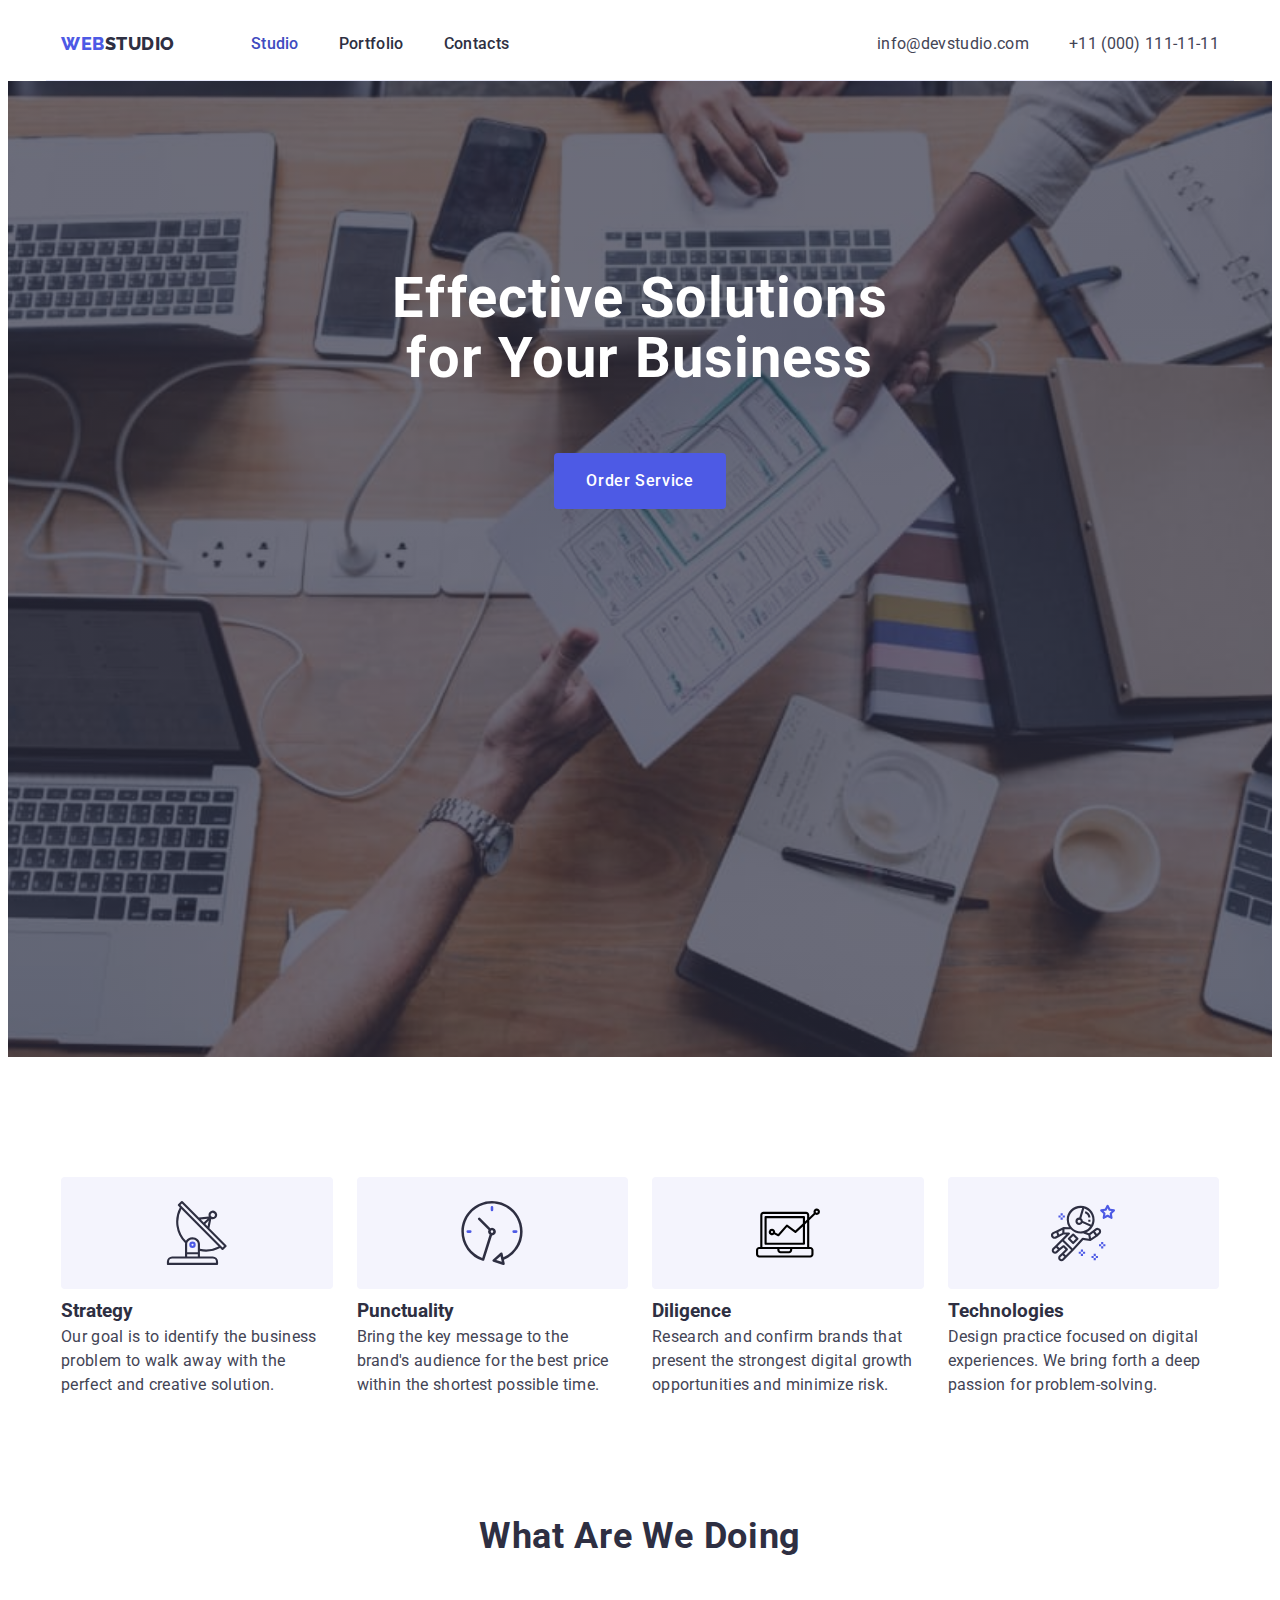
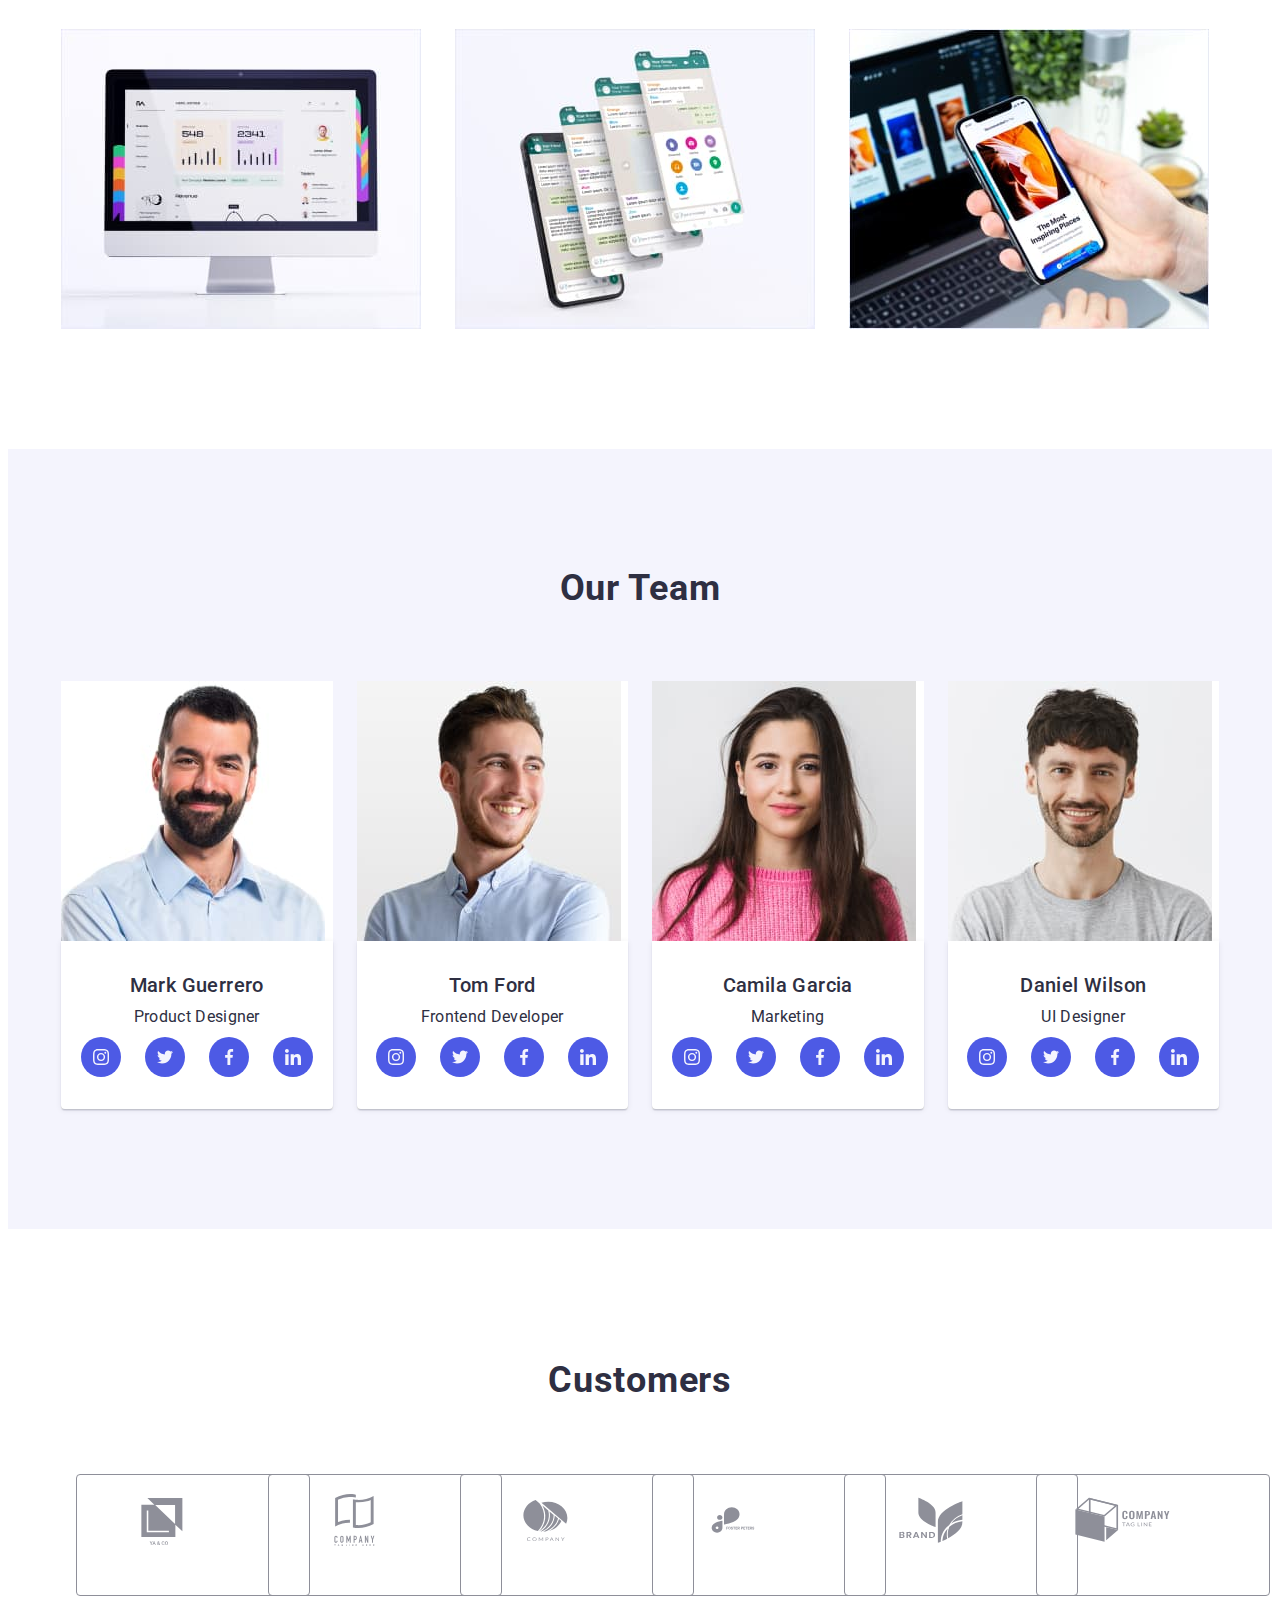
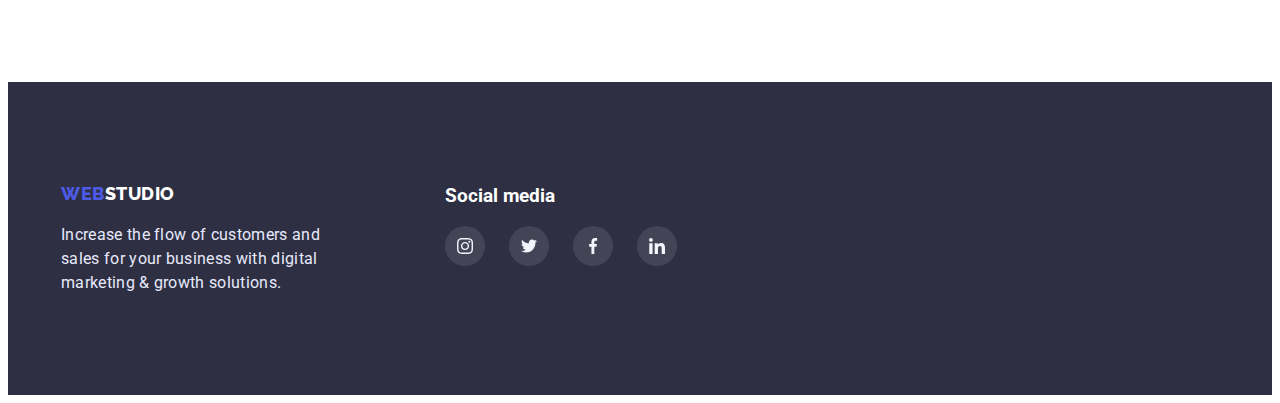
==== commit 50aa789f: "update" ====
--- a/index.html
+++ b/index.html
@@ -376,8 +376,8 @@
         </div>
       </section>
     </main>
-    <footer class="footer">
-      <div class="container-footer">
+    <footer class="  footer ">
+      <div class="container container-footer">
         <div > 
       <a class="logo" href=./index.html><span class="logo-web">Web</span><span class="logo-studio">Studio</span></a>
       <p class="footer-text">
@@ -418,7 +418,7 @@
               </li>
             </ul>
       </div>
-      </div>
+      </div> 
       
     </footer>
   </body>
--- a/css/styles.css
+++ b/css/styles.css
@@ -117,19 +117,21 @@
 
 /*Hero*/
 .hero-container{
-    padding: 188px 0 ;
+
+    padding: 188px 0;
     background-repeat: no-repeat;
     background-position: center;
     background-size: cover;
     background-image: linear-gradient(rgba(46, 47, 66, 0.7),
-            rgba(46, 47, 66, 0.7)), url('../images/people-office-hero.jpg');
-    background-color: var(--background-color-hero); 
+                    rgba(46, 47, 66, 0.7)), url('../images/people-office-hero.jpg');
+    background-color: var(--background-color-hero);
     max-width: 1440px;
     height: 600px;
     margin-left: auto;
     margin-right: auto;
- }
-    
+}
+
+ 
     
 .hero-title{
     color: var(--color-primari-light);
@@ -296,11 +298,12 @@
     width: 100%;
     height: 100%;
     }
-.social-link:hover
-.social-link:focus{
+.social-link:hover{
     background-color: var(--color-pressed-state);
 }    
-
+.social-link:focus {
+    background-color: var(--color-pressed-state);
+}
 
 /*Customers*/
 
@@ -368,7 +371,6 @@
 .footer{
     padding-top: 100px;
     padding-bottom: 100px;
-    padding-left: 156px;
     background-color: var(--background-color-hero);
     }
 .logo-studio{
@@ -385,19 +387,17 @@
     margin-bottom: 16px;
 
 }
-.footer-social{
-    display: flex;
-    flex-direction: column;
-    justify-content: center;
-    height: 80px;
-    
-}
+
 .footer-link{
     background-color: rgba(255, 255, 255, 0.1);;
 }
 .footer-link:hover{
-    background-color:  #31D0AA;;
-}
+    background-color:  #31D0AA;
+}
+.footer-link:focus {
+    background-color: #31D0AA;
+}
+
 /*Filter*/
 .portfolio-container{
     padding-top: 96px;
